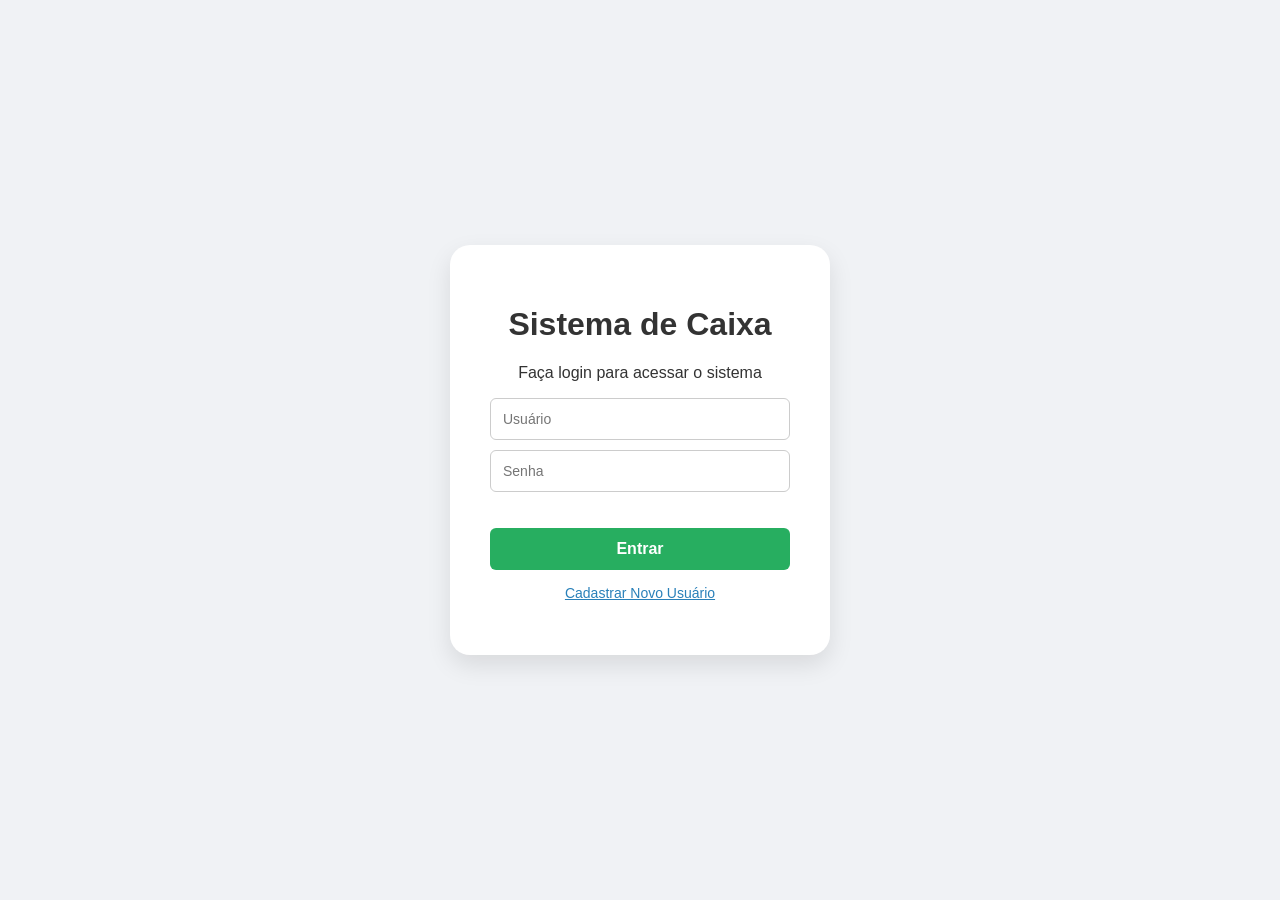
==== index.html @ 822cd20d "add project files: index.html, style.css, script.js" ====
<!DOCTYPE html>
<html lang="pt-BR">
<head>
    <meta charset="UTF-8">
    <meta name="viewport" content="width=device-width, initial-scale=1.0">
    <title>Sistema Joiótica - Controle de Caixa</title>
    <link rel="stylesheet" href="assets/css/style.css">
</head>
<body>

    <div id="authWrapper">
        <div id="authContainer" class="container-login">
            <h1 id="loginTitle">Sistema de Caixa</h1>
            <p id="loginSubtitle">Faça login para acessar o sistema</p>
            <div class="field">
                <input type="text" id="username" placeholder="Usuário" onkeydown="if(event.key==='Enter') handleAuth()">
            </div>
            <div class="field">
                <input type="password" id="password" placeholder="Senha" onkeydown="if(event.key==='Enter') handleAuth()">
            </div>
            <div class="field" id="confirmPassField" style="display:none;">
                <input type="password" id="confirmPassword" placeholder="Confirmar Senha">
            </div>
            <p id="authError" style="color:#e74c3c; font-size:13px; margin:0 0 8px; min-height:18px;"></p>
            <button class="btn-main" onclick="handleAuth()">Entrar</button>
            <p id="toggleAuth" onclick="toggleAuthMode()">Cadastrar Novo Usuário</p>
        </div>
    </div>

    <div id="mainContainer" class="container-main" style="display: none;">
        <header class="header-main">
            <h2>Fechamento de Caixa</h2>
            <div class="header-actions no-print">
                <span id="loggedUserLabel" style="font-size:13px; color:#555;"></span>
                <input type="date" id="dataAtual">
                <button class="logout-btn" onclick="logout()">Sair</button>
            </div>
        </header>

        <section class="balance-history-bar">
            <div class="hist-item">Anterior Fora: <strong>R$ <span id="prevFora">0.00</span></strong></div>
            <div class="hist-item">Anterior Cofre: <strong>R$ <span id="prevCofre">0.00</span></strong></div>
            <div class="hist-item no-print" style="cursor:pointer; color:#2980b9; text-decoration:underline;" onclick="toggleHistorico()">📋 Ver histórico</div>
        </section>

        <div id="historicoPanel" style="display:none; margin-bottom:16px;">
            <div class="historico-container">
                <h4 style="margin:0 0 10px;">Histórico de Sessões Salvas</h4>
                <div id="historicoLista"></div>
            </div>
        </div>

        <main class="dashboard-grid">
            <div class="caixa-section">
                <h3>Caixa de Fora (Saídas)</h3>
                <div class="form-group no-print">
                    <input type="text" id="referenciaFora" placeholder="Descrição">
                    <input type="number" id="valorFora" placeholder="R$">
                    <button class="btn-add" onclick="adicionarRetirada('fora')">Registrar</button>
                </div>
                <div class="reference-list">
                    <ul id="listaReferenciasFora"></ul>
                </div>
                <div class="result-box">
                    Total Saídas: <strong>R$ <span id="totalRetiradoFora">0.00</span></strong>
                </div>
            </div>

            <div class="caixa-section">
                <h3>Caixa Interno (Cofre)</h3>
                <div class="form-group no-print">
                    <input type="text" id="referenciaCofre" placeholder="Descrição">
                    <input type="number" id="valorCofre" placeholder="R$">
                    <select id="tipoOperacao">
                        <option value="adicionar">Entrada (+)</option>
                        <option value="subtrair">Saída (-)</option>
                    </select>
                    <button class="btn-add" onclick="adicionarRetirada('cofre')">Lançar</button>
                </div>
                <div class="reference-list">
                    <ul id="listaReferenciasCofre"></ul>
                </div>
                <div class="result-box">
                    Saldo Final: <strong>R$ <span id="saldoCofre">0.00</span></strong>
                </div>
            </div>

            <div class="actions-section no-print">
                <h3>Ações</h3>
                <button class="save-button" onclick="salvarFechamento()">💾 Salvar Saldos</button>
                <button class="print-button" onclick="imprimirRelatorio()">🖨️ Imprimir</button>
                <button class="clear-button" onclick="limparLancamentos()">🗑️ Limpar Lançamentos</button>
            </div>
        </main>
    </div>

    <script src="assets/js/script.js"></script>
</body>
</html>
---- assets/css/style.css ----
* { box-sizing: border-box; }
body, html { height: 100%; margin: 0; font-family: 'Segoe UI', Arial, sans-serif; background-color: #f0f2f5; color: #333; }

/* Login */
#authWrapper { display: flex; justify-content: center; align-items: center; height: 100vh; }
.container-login { background: white; padding: 40px; border-radius: 20px; box-shadow: 0 10px 25px rgba(0,0,0,0.1); width: 380px; text-align: center; }
#toggleAuth { cursor: pointer; color: #2980b9; text-decoration: underline; margin-top: 15px; font-size: 14px; }

/* Dashboard */
.container-main { max-width: 1200px; margin: 20px auto; background: white; padding: 25px; border-radius: 12px; box-shadow: 0 4px 10px rgba(0,0,0,0.05); }
.header-main { display: flex; justify-content: space-between; align-items: center; border-bottom: 2px solid #eee; margin-bottom: 20px; padding-bottom: 10px; }

.balance-history-bar { 
    display: flex; justify-content: center; gap: 40px; 
    background: #fff9c4; padding: 15px; border-radius: 8px; 
    margin-bottom: 20px; border: 1px solid #fbc02d; font-size: 16px;
}

.dashboard-grid { display: flex; gap: 20px; flex-wrap: wrap; }
.caixa-section { flex: 2; min-width: 300px; background: #fafafa; padding: 20px; border-radius: 10px; border: 1px solid #e0e0e0; }
.actions-section { flex: 1; min-width: 250px; display: flex; flex-direction: column; gap: 12px; background: #e3f2fd; padding: 20px; border-radius: 10px; justify-content: flex-start; }
.clear-button { margin-top: auto; }

/* Formulários */
input, select { width: 100%; padding: 12px; margin-bottom: 10px; border: 1px solid #ccc; border-radius: 6px; font-size: 14px; }
button { border: none; border-radius: 6px; padding: 12px; cursor: pointer; font-weight: bold; transition: 0.2s; color: white; }
.btn-main { background: #27ae60; width: 100%; font-size: 16px; }
.btn-add { background: #34495e; width: 100%; }
.save-button { background: #04a304; }
.print-button { background: #34495e; }
.clear-button { background: #e74c3c; }
.logout-btn { background: #e74c3c; padding: 8px 15px; }

/* Resultados */
.result-box { margin-top: 20px; padding: 15px; background: #eee; border-radius: 8px; text-align: center; font-size: 18px; }
.result-box.saldo-positivo { background: #2b813f; color: #fff; border: 1px solid #1e6b30; }
.result-box.saldo-negativo { background: #ffcdd2; color: #c62828; border: 1px solid #ef9a9a; }

/* Listas */
ul { list-style: none; padding: 0; margin-top: 15px; max-height: 250px; overflow-y: auto; }
li { padding: 8px; border-bottom: 1px solid #eee; font-size: 14px; background: white; margin-bottom: 4px; border-radius: 4px; }

/* Botão remover item */
li { display: flex; justify-content: space-between; align-items: center; }
.btn-remove-item { 
    background: transparent; color: #c0392b; border: none;
    cursor: pointer; font-size: 13px; padding: 0 4px;
    font-weight: bold; line-height: 1; flex-shrink: 0;
}
.btn-remove-item:hover { color: #e74c3c; }

/* Histórico de sessões */
.historico-container {
    background: #f9f9f9; border: 1px solid #ddd;
    border-radius: 8px; padding: 16px;
}
.hist-entry {
    background: white; border: 1px solid #e0e0e0;
    border-radius: 6px; padding: 10px 14px; margin-bottom: 8px;
}
.hist-entry-header {
    display: flex; justify-content: space-between;
    align-items: center; margin-bottom: 6px;
}
.hist-entry-vals {
    display: flex; gap: 20px; font-size: 14px; flex-wrap: wrap;
    align-items: center;
}
.hist-detail-toggle {
    color: #2980b9; cursor: pointer; font-size: 12px;
    text-decoration: underline;
}
.hist-entry ul { max-height: none; margin: 4px 0; }
.hist-entry li { font-size: 12px; display: list-item; }

/* Mensagem de erro inline no login */
#authError { min-height: 18px; }

/* Header actions com usuário logado */
.header-actions { display: flex; align-items: center; gap: 10px; flex-wrap: wrap; }

@media print {
    .no-print { display: none !important; }
}
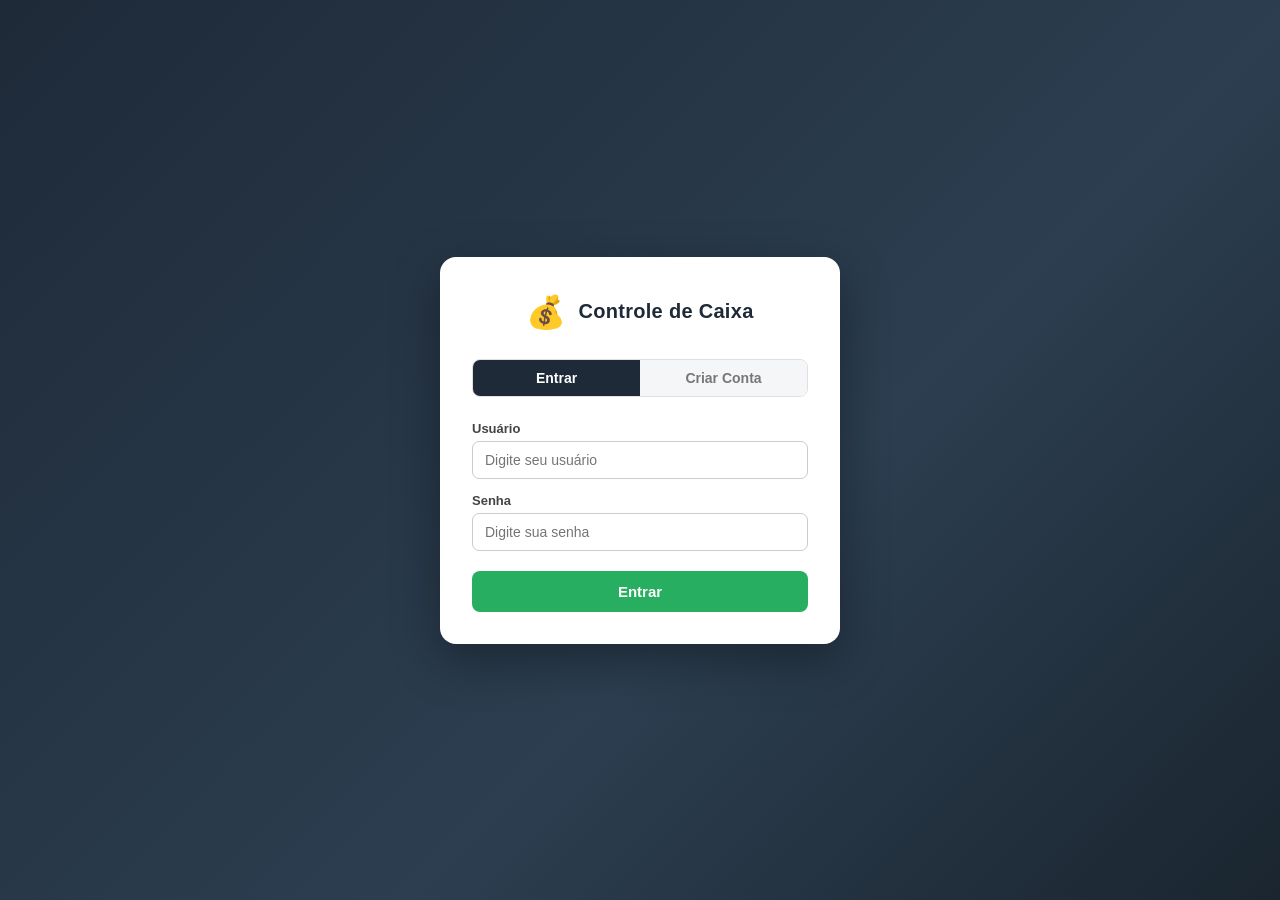
==== commit 0da892c7: "Corrige 404 da rota raiz na Vercel" ====
--- a/index.html
+++ b/index.html
@@ -3,97 +3,12 @@
 <head>
     <meta charset="UTF-8">
     <meta name="viewport" content="width=device-width, initial-scale=1.0">
-    <title>Sistema Joiótica - Controle de Caixa</title>
-    <link rel="stylesheet" href="assets/css/style.css">
+    <title>Controle de Caixa</title>
+    <meta http-equiv="refresh" content="0; url=login.html">
 </head>
 <body>
-
-    <div id="authWrapper">
-        <div id="authContainer" class="container-login">
-            <h1 id="loginTitle">Sistema de Caixa</h1>
-            <p id="loginSubtitle">Faça login para acessar o sistema</p>
-            <div class="field">
-                <input type="text" id="username" placeholder="Usuário" onkeydown="if(event.key==='Enter') handleAuth()">
-            </div>
-            <div class="field">
-                <input type="password" id="password" placeholder="Senha" onkeydown="if(event.key==='Enter') handleAuth()">
-            </div>
-            <div class="field" id="confirmPassField" style="display:none;">
-                <input type="password" id="confirmPassword" placeholder="Confirmar Senha">
-            </div>
-            <p id="authError" style="color:#e74c3c; font-size:13px; margin:0 0 8px; min-height:18px;"></p>
-            <button class="btn-main" onclick="handleAuth()">Entrar</button>
-            <p id="toggleAuth" onclick="toggleAuthMode()">Cadastrar Novo Usuário</p>
-        </div>
-    </div>
-
-    <div id="mainContainer" class="container-main" style="display: none;">
-        <header class="header-main">
-            <h2>Fechamento de Caixa</h2>
-            <div class="header-actions no-print">
-                <span id="loggedUserLabel" style="font-size:13px; color:#555;"></span>
-                <input type="date" id="dataAtual">
-                <button class="logout-btn" onclick="logout()">Sair</button>
-            </div>
-        </header>
-
-        <section class="balance-history-bar">
-            <div class="hist-item">Anterior Fora: <strong>R$ <span id="prevFora">0.00</span></strong></div>
-            <div class="hist-item">Anterior Cofre: <strong>R$ <span id="prevCofre">0.00</span></strong></div>
-            <div class="hist-item no-print" style="cursor:pointer; color:#2980b9; text-decoration:underline;" onclick="toggleHistorico()">📋 Ver histórico</div>
-        </section>
-
-        <div id="historicoPanel" style="display:none; margin-bottom:16px;">
-            <div class="historico-container">
-                <h4 style="margin:0 0 10px;">Histórico de Sessões Salvas</h4>
-                <div id="historicoLista"></div>
-            </div>
-        </div>
-
-        <main class="dashboard-grid">
-            <div class="caixa-section">
-                <h3>Caixa de Fora (Saídas)</h3>
-                <div class="form-group no-print">
-                    <input type="text" id="referenciaFora" placeholder="Descrição">
-                    <input type="number" id="valorFora" placeholder="R$">
-                    <button class="btn-add" onclick="adicionarRetirada('fora')">Registrar</button>
-                </div>
-                <div class="reference-list">
-                    <ul id="listaReferenciasFora"></ul>
-                </div>
-                <div class="result-box">
-                    Total Saídas: <strong>R$ <span id="totalRetiradoFora">0.00</span></strong>
-                </div>
-            </div>
-
-            <div class="caixa-section">
-                <h3>Caixa Interno (Cofre)</h3>
-                <div class="form-group no-print">
-                    <input type="text" id="referenciaCofre" placeholder="Descrição">
-                    <input type="number" id="valorCofre" placeholder="R$">
-                    <select id="tipoOperacao">
-                        <option value="adicionar">Entrada (+)</option>
-                        <option value="subtrair">Saída (-)</option>
-                    </select>
-                    <button class="btn-add" onclick="adicionarRetirada('cofre')">Lançar</button>
-                </div>
-                <div class="reference-list">
-                    <ul id="listaReferenciasCofre"></ul>
-                </div>
-                <div class="result-box">
-                    Saldo Final: <strong>R$ <span id="saldoCofre">0.00</span></strong>
-                </div>
-            </div>
-
-            <div class="actions-section no-print">
-                <h3>Ações</h3>
-                <button class="save-button" onclick="salvarFechamento()">💾 Salvar Saldos</button>
-                <button class="print-button" onclick="imprimirRelatorio()">🖨️ Imprimir</button>
-                <button class="clear-button" onclick="limparLancamentos()">🗑️ Limpar Lançamentos</button>
-            </div>
-        </main>
-    </div>
-
-    <script src="assets/js/script.js"></script>
+    <script>
+        window.location.replace('login.html');
+    </script>
 </body>
 </html>
